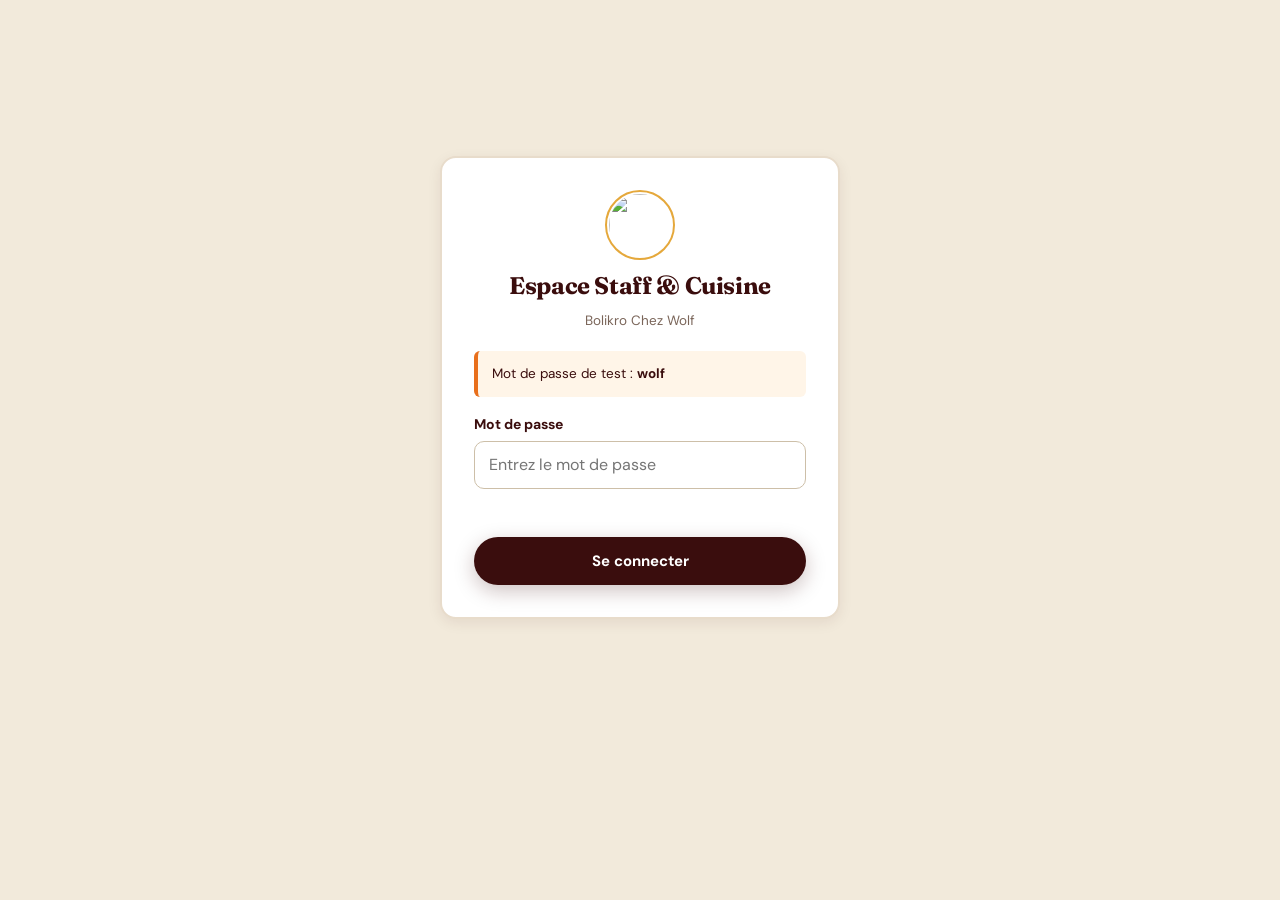
==== admin.html @ ab52bd16 "Initial commit: website structure, styling and scripts" ====
<!doctype html>
<html lang="fr">
<head>
  <meta charset="utf-8">
  <meta name="viewport" content="width=device-width, initial-scale=1">
  <title>Administration & Cuisine · Bolikro Chez Wolf</title>
  <meta name="robots" content="noindex, nofollow">
  
  <link rel="preconnect" href="https://fonts.googleapis.com">
  <link rel="preconnect" href="https://fonts.gstatic.com" crossorigin>
  <link href="https://fonts.googleapis.com/css2?family=DM+Sans:ital,opsz,wght@0,9..40,400..800;1,9..40,400..800&family=Fraunces:ital,opsz,wght@0,9..144,600..900;1,9..144,600..900&display=swap" rel="stylesheet">
  
  <link rel="icon" href="assets/images/logo.png">
  <link rel="stylesheet" href="assets/css/style.css">
</head>
<body style="background: var(--iv2);">

  <div class="adm" id="app">
    <!-- Application interactive chargée dynamiquement par admin.js -->
  </div>

  <script src="assets/js/core.js"></script>
  <script src="assets/js/admin.js"></script>
</body>
</html>
---- assets/css/style.css ----
/* ==========================================================================
   BOLIKRO CHEZ WOLF — LUXURY GASTRONOMY DESIGN SYSTEM (MODÈLE FINAL)
   Inspiré du modèle de référence bolikro avec la charte officielle du logo
   ========================================================================== */

@import url('https://fonts.googleapis.com/css2?family=DM+Sans:ital,opsz,wght@0,9..40,400..800;1,9..40,400..800&family=Fraunces:ital,opsz,wght@0,9..144,600..900;1,9..144,600..900&display=swap');

:root {
  /* Charte Graphique Officielle extraite du Logo */
  --ink: #3A0D0D;            /* Marron chocolat foncé profond signature */
  --ink2: #240808;           /* Fond sombre ultra-riche */
  --or: #E86F1C;             /* Orange braisé vif (CTA & accents) */
  --or2: #C75B10;            /* Orange braisé soutenu */
  --or-glow: rgba(232, 111, 28, 0.35);
  
  --gold: #E5A83B;           /* Ambre dorée (cloche & badges) */
  --gold-soft: rgba(229, 168, 59, 0.15);

  --lf: #287A42;             /* Vert feuille du logo */
  --lf-soft: rgba(40, 122, 66, 0.15);

  --iv: #FBF8F1;             /* Ivoire crème très doux */
  --iv2: #F2EADB;            /* Crème fond secondaire */
  --tx: #2B1A14;             /* Texte foncé lisible */
  --mu: #7A6559;             /* Texte atténué */

  --border: #E8DCCB;
  --border-focus: var(--or);
  --r: 16px;
  --r-sm: 8px;
  --r-full: 9999px;

  /* Typographie */
  --f1: 'Fraunces', Georgia, serif;
  --f2: 'DM Sans', system-ui, -apple-system, sans-serif;

  /* Ombres */
  --shadow-sm: 0 4px 14px rgba(58, 13, 13, 0.08);
  --shadow-md: 0 10px 30px rgba(58, 13, 13, 0.12);
  --shadow-lg: 0 20px 50px rgba(36, 8, 8, 0.22);
}

* {
  box-sizing: border-box;
  margin: 0;
  padding: 0;
}

html {
  scroll-behavior: smooth;
  scroll-padding-top: 80px;
}

body {
  font-family: var(--f2);
  color: var(--tx);
  background: var(--iv);
  line-height: 1.6;
  overflow-x: hidden;
  -webkit-font-smoothing: antialiased;
}

img {
  max-width: 100%;
  display: block;
}

a {
  color: inherit;
  text-decoration: none;
  transition: all 0.25s ease;
}

:focus-visible {
  outline: 3px solid var(--or);
  outline-offset: 3px;
}

h1, h2, h3, h4 {
  font-family: var(--f1);
  line-height: 1.15;
  letter-spacing: -0.015em;
  color: var(--ink);
}

.wrap {
  max-width: 1160px;
  margin: auto;
  padding: 0 24px;
}

section {
  padding: 80px 0;
}

/* Boutons */
.btn {
  display: inline-flex;
  align-items: center;
  justify-content: center;
  gap: 10px;
  min-height: 48px;
  padding: 0 24px;
  border: 0;
  border-radius: var(--r-full);
  background: var(--or);
  color: #FFF;
  font: 700 15px var(--f2);
  text-decoration: none;
  cursor: pointer;
  transition: all 0.25s ease;
  box-shadow: 0 6px 20px var(--or-glow);
  white-space: nowrap;
}

.btn:hover {
  background: #FA7F28;
  transform: translateY(-2px);
  box-shadow: 0 8px 24px rgba(232, 111, 28, 0.45);
}

.btn.dk {
  background: var(--ink);
  color: #FFF;
  box-shadow: 0 6px 20px rgba(58, 13, 13, 0.25);
}
.btn.dk:hover {
  background: var(--ink2);
}

.btn.ln {
  background: none;
  border: 2px solid currentColor;
  color: inherit;
  box-shadow: none;
}
.btn.ln:hover {
  background: rgba(255, 255, 255, 0.1);
}

.btn.gold {
  background: var(--gold);
  color: var(--ink2);
}

.btn[disabled] {
  opacity: 0.5;
  cursor: not-allowed;
  transform: none !important;
  box-shadow: none !important;
}

/* Header & Navigation */
.nav {
  position: sticky;
  top: 0;
  z-index: 100;
  display: flex;
  align-items: center;
  gap: 20px;
  padding: 10px 24px;
  background: var(--ink);
  color: #FFF;
  box-shadow: 0 4px 20px rgba(0, 0, 0, 0.2);
}

.brand {
  display: flex;
  align-items: center;
  gap: 12px;
}

.brand img {
  height: 52px;
  width: auto;
  border-radius: 50%;
  background: #FFF;
  padding: 2px;
  border: 2px solid var(--gold);
  transition: transform 0.3s ease;
}
.brand:hover img {
  transform: scale(1.05);
}

.brand-text {
  display: flex;
  flex-direction: column;
}
.brand-title {
  font-family: var(--f1);
  font-size: 1.15rem;
  font-weight: 800;
  color: #FFF;
  letter-spacing: 0.02em;
}
.brand-sub {
  font-size: 0.72rem;
  text-transform: uppercase;
  letter-spacing: 0.12em;
  color: var(--gold);
  font-weight: 600;
}

.nav nav {
  display: flex;
  gap: 24px;
  margin-left: auto;
}

.nav nav a {
  text-decoration: none;
  font-weight: 600;
  font-size: 0.95rem;
  opacity: 0.9;
  position: relative;
  padding: 6px 0;
}
.nav nav a:hover {
  color: var(--or);
  opacity: 1;
}

.cart, #burger {
  position: relative;
  width: 44px;
  height: 44px;
  border: 0;
  border-radius: 50%;
  background: rgba(255, 255, 255, 0.12);
  color: #FFF;
  cursor: pointer;
  display: grid;
  place-items: center;
  transition: all 0.2s ease;
}
.cart:hover, #burger:hover {
  background: rgba(255, 255, 255, 0.22);
}

#burger {
  display: none;
  font-size: 20px;
}

.cart b {
  position: absolute;
  top: -4px;
  right: -4px;
  min-width: 22px;
  height: 22px;
  border-radius: 11px;
  background: var(--or);
  color: #FFF;
  font-size: 12px;
  font-weight: 800;
  display: grid;
  place-items: center;
  border: 2px solid var(--ink);
}

/* Hero Section */
.hero {
  position: relative;
  background-color: #1c0606;
  color: #FFF;
  padding: 90px 0 110px;
  overflow: hidden;
  min-height: 500px;
}

/* Carrousel de fond */
.hero-carousel {
  position: absolute;
  inset: 0;
  z-index: 0;
}

.hero-slide {
  position: absolute;
  inset: 0;
  background-size: cover;
  background-position: center center;
  background-repeat: no-repeat;
  opacity: 0;
  transition: opacity 1.2s ease-in-out;
}

.hero-slide.active {
  opacity: 1;
}

/* Overlay sombre pour lisibilité du texte */
.hero-overlay {
  position: absolute;
  inset: 0;
  z-index: 1;
  background: linear-gradient(
    105deg,
    rgba(20, 4, 4, 0.90) 0%,
    rgba(28, 6, 6, 0.75) 45%,
    rgba(28, 6, 6, 0.45) 70%,
    rgba(10, 2, 2, 0.55) 100%
  );
  pointer-events: none;
}

.hero .wrap {
  position: relative;
  z-index: 2;
  max-width: 720px;
}

.hero h1 {
  font-size: clamp(38px, 5.5vw, 68px);
  font-weight: 800;
  color: #FFF;
  margin-bottom: 12px;
  text-shadow: 0 2px 14px rgba(0, 0, 0, 0.7);
}

.hero h1 span {
  color: var(--or);
  text-shadow: 0 2px 14px rgba(0, 0, 0, 0.7);
}

.hero p {
  max-width: 48ch;
  margin: 18px 0 32px;
  color: #F5EAE1;
  font-size: 1.15rem;
  line-height: 1.7;
  text-shadow: 0 1px 8px rgba(0, 0, 0, 0.7);
}

.hero .acts {
  display: flex;
  gap: 16px;
  flex-wrap: wrap;
}


/* Section Menu */
.sec-h {
  display: flex;
  justify-content: space-between;
  align-items: flex-end;
  gap: 16px;
  flex-wrap: wrap;
  margin-bottom: 30px;
}

.sec-h h2 {
  font-size: clamp(32px, 4.2vw, 48px);
}

.tabs {
  display: flex;
  gap: 10px;
  overflow-x: auto;
  padding-bottom: 6px;
}

.tabs button {
  flex: none;
  min-height: 44px;
  padding: 0 20px;
  border-radius: var(--r-full);
  border: 2px solid var(--ink);
  background: none;
  font: 700 14px var(--f2);
  color: var(--ink);
  cursor: pointer;
  transition: all 0.2s ease;
}

.tabs button:hover {
  background: var(--iv2);
}

.tabs button[aria-pressed=true] {
  background: var(--ink);
  color: #FFF;
  box-shadow: 0 4px 14px rgba(58, 13, 13, 0.2);
}

/* Grille de plats gastronomiques */
.grid {
  display: grid;
  grid-template-columns: repeat(auto-fill, minmax(280px, 1fr));
  gap: 28px;
  margin-top: 24px;
}

.card {
  background: #FFF;
  border-radius: var(--r);
  overflow: hidden;
  display: flex;
  flex-direction: column;
  border: 1px solid var(--border);
  box-shadow: var(--shadow-sm);
  transition: all 0.35s ease;
  position: relative;
}

.card:hover {
  transform: translateY(-5px);
  box-shadow: var(--shadow-md);
  border-color: var(--gold);
}

.card.big {
  grid-column: 1 / -1;
  flex-direction: row;
}

.card-img-wrap {
  width: 100%;
  height: 220px;
  overflow: hidden;
  position: relative;
  background: #1B1714;
}

.card.big .card-img-wrap {
  flex: 1.25;
  height: auto;
  min-height: 320px;
}

.card-img-wrap img {
  width: 100%;
  height: 100%;
  object-fit: cover;
  transition: transform 0.6s ease;
}

.card:hover .card-img-wrap img {
  transform: scale(1.06);
}

.card-badge {
  position: absolute;
  top: 12px;
  left: 12px;
  background: rgba(58, 13, 13, 0.9);
  color: var(--gold);
  border: 1px solid var(--gold);
  padding: 4px 12px;
  border-radius: var(--r-full);
  font-size: 11px;
  font-weight: 800;
  text-transform: uppercase;
  letter-spacing: 0.06em;
}

.bd {
  padding: 20px;
  display: flex;
  flex-direction: column;
  gap: 10px;
  flex: 1;
}

.card.big .bd {
  flex: 1;
  padding: 36px;
  justify-content: center;
}

.card.big h3 {
  font-size: 32px;
}

.bd h3 {
  font-size: 21px;
  color: var(--ink);
}

.bd p {
  color: var(--mu);
  font-size: 14.5px;
  line-height: 1.55;
  flex: 1;
}

.row {
  display: flex;
  justify-content: space-between;
  align-items: center;
  gap: 10px;
}

.price {
  font-weight: 800;
  font-size: 19px;
  color: var(--or);
  font-family: var(--f2);
}

.tag {
  font-size: 12px;
  font-weight: 700;
  padding: 4px 12px;
  border-radius: var(--r-full);
  background: var(--lf-soft);
  color: var(--lf);
  white-space: nowrap;
}

.tag.no {
  background: #FCE8E8;
  color: #B3261E;
}

/* Section Étapes & Process */
.soft {
  background: var(--iv2);
}

.steps {
  display: grid;
  grid-template-columns: repeat(4, 1fr);
  gap: 22px;
  list-style: none;
  padding: 0;
  counter-reset: s;
  margin-top: 32px;
}

.steps li {
  counter-increment: s;
  padding: 24px;
  background: var(--iv);
  border-radius: var(--r);
  border: 1px solid var(--border);
  box-shadow: var(--shadow-sm);
  transition: transform 0.25s ease;
}

.steps li:hover {
  transform: translateY(-4px);
}

.steps li::before {
  content: counter(s);
  display: grid;
  place-items: center;
  width: 38px;
  height: 38px;
  border-radius: 50%;
  background: var(--ink);
  color: #FFF;
  font-weight: 800;
  margin-bottom: 14px;
}

.steps li b {
  font-size: 17px;
  display: block;
  margin-bottom: 6px;
  color: var(--ink);
}

/* Sections Texte & Éditorial */
.two {
  display: grid;
  grid-template-columns: 1fr 1fr;
  gap: 50px;
  align-items: center;
}

.editorial-card {
  background: #FFF;
  padding: 32px;
  border-radius: var(--r);
  border: 1px solid var(--border);
  box-shadow: var(--shadow-sm);
}

.prov {
  border: 2px dashed var(--or);
  padding: 20px;
  border-radius: var(--r);
  color: var(--mu);
  font-size: 15px;
  background: #FFF9F2;
}

/* Suivi de Commande interactif */
.track-box {
  background: #FFF;
  padding: 32px;
  border-radius: var(--r);
  border: 1px solid var(--border);
  box-shadow: var(--shadow-md);
}

.track-form {
  display: flex;
  gap: 12px;
  align-items: stretch;
}

.tl {
  list-style: none;
  padding: 0;
  margin: 28px 0;
}

.tl li {
  position: relative;
  padding: 0 0 24px 42px;
  color: var(--mu);
  font-weight: 500;
}

.tl li::before {
  content: "";
  position: absolute;
  left: 0;
  top: 0;
  width: 26px;
  height: 26px;
  border-radius: 50%;
  background: #D8CBB6;
  border: 3px solid #FFF;
  box-shadow: 0 0 0 1px #D8CBB6;
}

.tl li::after {
  content: "";
  position: absolute;
  left: 12px;
  top: 26px;
  bottom: 0;
  width: 2px;
  background: #D8CBB6;
}

.tl li:last-child::after {
  display: none;
}

.tl li.ok {
  color: var(--tx);
  font-weight: 600;
}

.tl li.ok::before {
  background: var(--lf);
  box-shadow: 0 0 0 1px var(--lf);
}

.tl li.now {
  font-weight: 800;
  color: var(--ink);
}

.tl li.now::before {
  background: var(--or);
  box-shadow: 0 0 0 6px var(--or-glow);
}

.pill {
  display: inline-block;
  padding: 5px 14px;
  border-radius: var(--r-full);
  font-size: 13px;
  font-weight: 700;
  background: var(--iv2);
  margin-right: 8px;
}

.ico {
  display: inline-flex;
  align-items: center;
  justify-content: center;
  flex-shrink: 0;
  vertical-align: middle;
}

.ico svg {
  display: block;
}

/* Section Contact & Informations Pratiques Structurée */
.contact-grid {
  display: grid;
  grid-template-columns: 1fr 1fr;
  gap: 32px;
  align-items: start;
}

.contact-card {
  display: flex;
  align-items: center;
  gap: 16px;
  padding: 18px 20px;
  background: #FFF;
  border-radius: var(--r);
  border: 1px solid var(--border);
  box-shadow: var(--shadow-sm);
  text-decoration: none;
  color: inherit;
  transition: all 0.25s ease;
}

.contact-card:hover {
  transform: translateY(-3px);
  box-shadow: var(--shadow-md);
  border-color: var(--or);
}

.contact-card .contact-ico {
  width: 48px;
  height: 48px;
  border-radius: 12px;
  display: flex;
  align-items: center;
  justify-content: center;
  flex-shrink: 0;
  transition: all 0.25s ease;
}

.contact-card:hover .contact-ico {
  transform: scale(1.08);
}

.contact-info-box {
  background: #FFF;
  padding: 26px;
  border-radius: var(--r);
  border: 1px solid var(--border);
  box-shadow: var(--shadow-sm);
  display: flex;
  flex-direction: column;
  gap: 16px;
}

.pay-grid {
  display: grid;
  grid-template-columns: 1fr 1fr;
  gap: 12px;
}

.pay-item {
  display: flex;
  align-items: center;
  gap: 12px;
  padding: 12px 14px;
  border-radius: var(--r-sm);
  font-weight: 700;
  font-size: 13.5px;
  border: 1px solid transparent;
  transition: all 0.25s ease;
}

.pay-item:hover {
  transform: translateY(-2px);
  box-shadow: 0 4px 14px rgba(0, 0, 0, 0.08);
}

.pay-item img {
  width: 38px;
  height: 38px;
  border-radius: 9px;
  object-fit: cover;
  flex-shrink: 0;
  box-shadow: 0 2px 6px rgba(0, 0, 0, 0.12);
}

.pay-cash img {
  border: 1px solid #A5D6A7;
}

.pay-item svg {
  flex-shrink: 0;
}

@media (max-width: 860px) {
  .contact-grid {
    grid-template-columns: 1fr;
    gap: 24px;
  }
}

.pay-badge {
  display: inline-flex;
  align-items: center;
  gap: 8px;
  padding: 7px 14px;
  border-radius: var(--r-full);
  font-weight: 700;
  font-size: 13px;
  border: 1px solid transparent;
  transition: transform 0.2s ease;
}
.pay-badge:hover {
  transform: translateY(-1px);
}
.pay-badge svg {
  flex-shrink: 0;
}
.pay-cash {
  background: #E8F5E9;
  color: #1B5E20;
  border-color: #C8E6C9;
}
.pay-wave {
  background: #E1F5FE;
  color: #0277BD;
  border-color: #B3E5FC;
}
.pay-orange {
  background: #FFF3E0;
  color: #E65100;
  border-color: #FFE0B2;
}
.pay-mtn {
  background: #FFFDE7;
  color: #F57F17;
  border-color: #FFF9C4;
}

.contact-ico {
  width: 44px;
  height: 44px;
  border-radius: 12px;
  display: flex;
  align-items: center;
  justify-content: center;
  flex-shrink: 0;
  background: var(--iv2);
  color: var(--ink);
  transition: all 0.25s ease;
}
a:hover .contact-ico {
  background: var(--or);
  color: #FFF;
}

.contact-ico-fb {
  background: rgba(24, 119, 242, 0.12);
  color: #1877F2;
}

.soc-btn {
  width: 38px;
  height: 38px;
  border-radius: 50%;
  background: rgba(255, 255, 255, 0.1);
  display: flex;
  align-items: center;
  justify-content: center;
  color: #FFF;
  transition: all 0.25s ease;
}
.soc-btn:hover {
  background: var(--or);
  transform: translateY(-2px);
  color: #FFF;
}

/* Footer */
footer {
  background: var(--ink2);
  color: #D9C8BB;
  padding: 60px 0 30px;
  font-size: 14.5px;
}

footer .wrap {
  display: flex;
  justify-content: space-between;
  gap: 30px;
  flex-wrap: wrap;
}

footer a {
  margin-right: 18px;
  color: #EADCD0;
}

footer a:hover {
  color: var(--or);
}

/* Drawer / Panier Latéral */
#ov {
  position: fixed;
  inset: 0;
  background: rgba(20, 4, 4, 0.7);
  backdrop-filter: blur(4px);
  z-index: 120;
  opacity: 0;
  pointer-events: none;
  transition: opacity 0.3s ease;
}

#ov.on {
  opacity: 1;
  pointer-events: auto;
}

#drawer {
  position: fixed;
  top: 0;
  right: 0;
  bottom: 0;
  width: min(440px, 100%);
  background: var(--iv);
  z-index: 121;
  transform: translateX(100%);
  transition: transform 0.35s cubic-bezier(0.16, 1, 0.3, 1);
  display: flex;
  flex-direction: column;
  visibility: hidden;
  box-shadow: var(--shadow-lg);
}

#drawer.on {
  transform: none;
  visibility: visible;
}

#drawer > header {
  display: flex;
  justify-content: space-between;
  align-items: center;
  padding: 20px 24px;
  border-bottom: 1px solid var(--border);
  background: #FFF;
}

#drawer h2 {
  font-size: 24px;
}

#lines {
  flex: 1;
  overflow-y: auto;
  padding: 16px 24px;
}

.ln {
  display: grid;
  grid-template-columns: 1fr auto;
  gap: 6px 12px;
  padding: 14px 0;
  border-bottom: 1px solid var(--border);
}

.qty {
  display: flex;
  align-items: center;
  gap: 8px;
}

.qty button {
  width: 32px;
  height: 32px;
  border-radius: 50%;
  border: 1px solid #CDBFA8;
  background: #FFF;
  font-size: 16px;
  font-weight: 700;
  cursor: pointer;
  display: grid;
  place-items: center;
  transition: background 0.15s ease;
}

.qty button:hover {
  background: var(--or);
  color: #FFF;
  border-color: var(--or);
}

.x {
  background: none;
  border: 0;
  color: #B3261E;
  cursor: pointer;
  font-size: 13px;
  text-decoration: underline;
  text-align: left;
}

#drawer > footer {
  background: #FFF;
  color: var(--tx);
  padding: 20px 24px;
  border-top: 1px solid var(--border);
}

.tot {
  display: flex;
  justify-content: space-between;
  font-size: 20px;
  font-weight: 800;
  margin-bottom: 16px;
  color: var(--ink);
}

.empty {
  text-align: center;
  color: var(--mu);
  padding: 48px 16px;
  line-height: 1.7;
}

/* Modale Dialogue de Commande (3 étapes) */
dialog {
  border: 0;
  border-radius: var(--r);
  padding: 0;
  width: min(580px, 94vw);
  max-height: 92vh;
  background: var(--iv);
  color: var(--tx);
  margin: auto;
  box-shadow: var(--shadow-lg);
}

dialog::backdrop {
  background: rgba(20, 4, 4, 0.75);
  backdrop-filter: blur(4px);
}

.dh {
  padding: 20px 24px;
  background: var(--ink);
  color: #FFF;
  display: flex;
  justify-content: space-between;
  align-items: center;
}

.dh h2 {
  font-size: 22px;
  color: #FFF;
}

.dh button {
  background: none;
  border: 0;
  color: #FFF;
  font-size: 28px;
  cursor: pointer;
  line-height: 1;
}

.db {
  padding: 24px;
}

.prog {
  display: flex;
  gap: 8px;
  margin-bottom: 22px;
}

.prog i {
  flex: 1;
  height: 6px;
  border-radius: 3px;
  background: #D8CBB6;
  transition: background 0.3s ease;
}

.prog i.on {
  background: var(--or);
}

label {
  display: block;
  font-weight: 700;
  font-size: 14px;
  margin: 14px 0 6px;
  color: var(--ink);
}

input, select, textarea {
  width: 100%;
  min-height: 48px;
  padding: 10px 14px;
  border: 1.5px solid #CDBFA8;
  border-radius: 10px;
  font: inherit;
  background: #FFF;
  transition: border-color 0.2s ease;
}

input:focus, select:focus, textarea:focus {
  outline: none;
  border-color: var(--or);
  box-shadow: 0 0 0 3px var(--or-glow);
}

.opts {
  display: grid;
  grid-template-columns: 1fr 1fr;
  gap: 12px;
}

.opts label {
  margin: 0;
  padding: 14px;
  border: 2px solid #CDBFA8;
  border-radius: 10px;
  cursor: pointer;
  background: #FFF;
  font-weight: 600;
  display: flex;
  align-items: center;
  transition: all 0.2s ease;
}

.opts label:has(input:checked) {
  border-color: var(--or);
  background: #FFF5E8;
  color: var(--ink);
}

.opts input {
  width: auto;
  min-height: 0;
  margin-right: 8px;
}

.err {
  color: #B3261E;
  font-size: 13.5px;
  margin-top: 8px;
  min-height: 20px;
  font-weight: 600;
}

.sum {
  background: #FFF;
  border-radius: 10px;
  padding: 16px;
  margin: 14px 0;
  font-size: 14.5px;
  border: 1px solid var(--border);
}

.sum div {
  display: flex;
  justify-content: space-between;
  padding: 4px 0;
}

.note {
  background: #FFF5E8;
  border-left: 4px solid var(--or);
  padding: 12px 14px;
  border-radius: 6px;
  font-size: 13.5px;
  margin: 12px 0;
  color: var(--ink);
}

.da {
  display: flex;
  gap: 12px;
  justify-content: space-between;
  margin-top: 24px;
}

/* Notifications Toast */
#toast {
  position: fixed;
  left: 50%;
  bottom: 24px;
  transform: translate(-50%, 100px);
  background: var(--ink);
  color: #FFF;
  border: 1px solid var(--gold);
  padding: 14px 24px;
  border-radius: var(--r-full);
  z-index: 200;
  transition: transform 0.3s cubic-bezier(0.16, 1, 0.3, 1);
  font-size: 14.5px;
  font-weight: 600;
  box-shadow: var(--shadow-lg);
  white-space: nowrap;
}

#toast.on {
  transform: translate(-50%, 0);
}

/* ==========================================================================
   ESPACE ADMINISTRATION STAFF & CUISINE
   ========================================================================== */
.adm {
  max-width: 1080px;
  margin: auto;
  padding: 30px 20px;
}

.adm h1 {
  font-size: 34px;
  margin: 10px 0;
}

.at {
  display: flex;
  gap: 10px;
  margin: 20px 0;
}

.at button {
  min-height: 44px;
  padding: 0 22px;
  border-radius: 10px;
  border: 0;
  background: #E8DCCB;
  font: 700 15px var(--f2);
  cursor: pointer;
  transition: all 0.2s ease;
}

.at button[aria-pressed=true] {
  background: var(--ink);
  color: #FFF;
}

.oc {
  background: #FFF;
  border: 1px solid var(--border);
  border-radius: var(--r);
  padding: 20px;
  margin-bottom: 16px;
  box-shadow: var(--shadow-sm);
}

.oc h3 {
  font-size: 20px;
}

.oc .g {
  display: grid;
  grid-template-columns: 1fr 1fr;
  gap: 14px;
  margin-top: 14px;
}

.tbl {
  width: 100%;
  border-collapse: collapse;
  background: #FFF;
  border-radius: var(--r);
  overflow: hidden;
  box-shadow: var(--shadow-sm);
}

.tbl td, .tbl th {
  padding: 12px 14px;
  border-bottom: 1px solid #EEE;
  text-align: left;
  font-size: 14.5px;
}

.tbl th {
  background: #F4EBE0;
  color: var(--ink);
  font-weight: 700;
}

.tbl input {
  min-height: 40px;
}

/* Responsive Media Queries */
@media (max-width: 860px) {
  #burger { display: grid; }
  .nav nav {
    display: none;
    position: absolute;
    top: 100%;
    left: 0;
    right: 0;
    flex-direction: column;
    gap: 0;
    background: var(--ink2);
    margin: 0;
    box-shadow: 0 10px 20px rgba(0,0,0,0.3);
  }
  .nav nav.on { display: flex; }
  .nav nav a {
    padding: 16px 24px;
    border-top: 1px solid rgba(255, 255, 255, 0.1);
  }
  .nav > .btn { display: none; }
  .cart { margin-left: auto; }
  .hero .wrap, .two { grid-template-columns: 1fr; }
  .seal-frame { order: -1; max-width: 320px; }
  .steps { grid-template-columns: 1fr 1fr; }
  .card.big { flex-direction: column; }
  section { padding: 56px 0; }
}

@media (max-width: 520px) {
  .steps { grid-template-columns: 1fr; }
  .opts { grid-template-columns: 1fr; }
  .tbl { display: block; overflow-x: auto; }
  .oc .g { grid-template-columns: 1fr; }
}
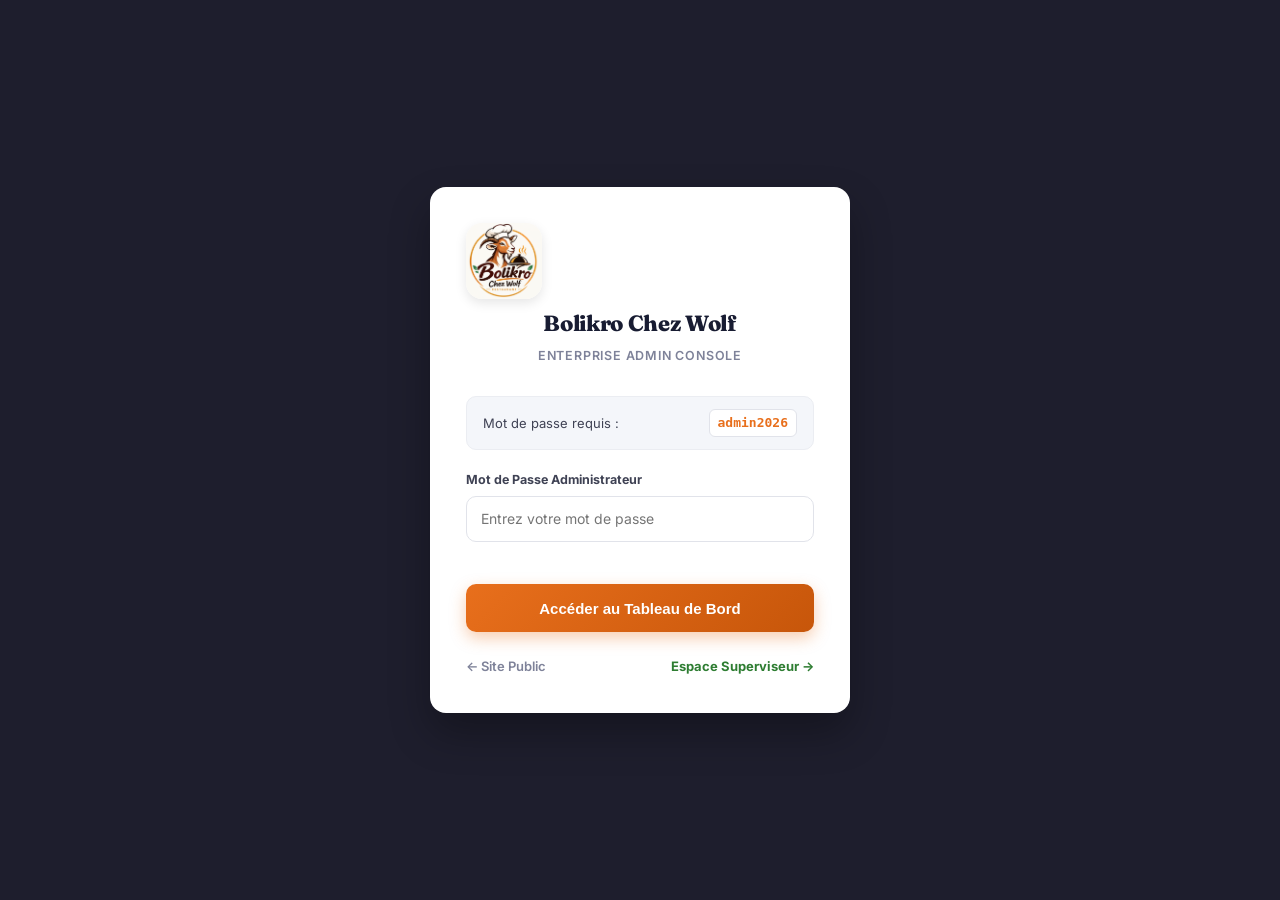
==== commit cf0d2822: "feat(admin): modernize admin dashboard to match enterprise Lead MLM model with dark sidebar, bright " ====
--- a/admin.html
+++ b/admin.html
@@ -3,19 +3,20 @@
 <head>
   <meta charset="utf-8">
   <meta name="viewport" content="width=device-width, initial-scale=1">
-  <title>Administration & Cuisine · Bolikro Chez Wolf</title>
+  <title>Admin Dashboard · Bolikro Chez Wolf</title>
   <meta name="robots" content="noindex, nofollow">
   
   <link rel="preconnect" href="https://fonts.googleapis.com">
   <link rel="preconnect" href="https://fonts.gstatic.com" crossorigin>
-  <link href="https://fonts.googleapis.com/css2?family=DM+Sans:ital,opsz,wght@0,9..40,400..800;1,9..40,400..800&family=Fraunces:ital,opsz,wght@0,9..144,600..900;1,9..144,600..900&display=swap" rel="stylesheet">
+  <link href="https://fonts.googleapis.com/css2?family=DM+Sans:ital,opsz,wght@0,9..40,400..800;1,9..40,400..800&family=Fraunces:ital,opsz,wght@0,9..144,600..900;1,9..144,600..900&family=Inter:wght@400;500;600;700;800&display=swap" rel="stylesheet">
   
   <link rel="icon" href="assets/images/logo.png">
   <link rel="stylesheet" href="assets/css/style.css">
+  <link rel="stylesheet" href="assets/css/admin-dashboard.css">
 </head>
-<body style="background: var(--iv2);">
+<body class="dashboard-body">
 
-  <div class="adm" id="app">
+  <div id="app">
     <!-- Application interactive chargée dynamiquement par admin.js -->
   </div>
 
--- a/assets/css/style.css
+++ b/assets/css/style.css
@@ -1273,6 +1273,126 @@
 
 .tbl input {
   min-height: 40px;
+}
+
+/* Dashboard Statistics & Badges */
+.stats-grid {
+  display: grid;
+  grid-template-columns: repeat(auto-fit, minmax(210px, 1fr));
+  gap: 16px;
+  margin-bottom: 24px;
+}
+
+.stat-card {
+  background: #FFF;
+  border: 1px solid var(--border);
+  border-radius: var(--r);
+  padding: 18px 20px;
+  box-shadow: var(--shadow-sm);
+  position: relative;
+  overflow: hidden;
+}
+
+.stat-card::after {
+  content: "";
+  position: absolute;
+  top: 0;
+  left: 0;
+  width: 5px;
+  height: 100%;
+  background: var(--or);
+}
+
+.stat-card.green::after { background: #2e7d32; }
+.stat-card.blue::after { background: #1565c0; }
+.stat-card.red::after { background: #c62828; }
+.stat-card.gold::after { background: var(--gold); }
+
+.stat-card .val {
+  font-size: 26px;
+  font-weight: 800;
+  font-family: var(--f1);
+  color: var(--ink);
+  margin-top: 6px;
+}
+
+.stat-card .lbl {
+  font-size: 13px;
+  text-transform: uppercase;
+  letter-spacing: 0.5px;
+  color: var(--mu);
+  font-weight: 700;
+}
+
+.badge-role {
+  display: inline-flex;
+  align-items: center;
+  gap: 6px;
+  padding: 4px 12px;
+  border-radius: 9999px;
+  font-size: 12px;
+  font-weight: 800;
+  letter-spacing: 0.5px;
+  text-transform: uppercase;
+}
+
+.badge-role.admin {
+  background: #ffe0b2;
+  color: #b74b00;
+  border: 1px solid #ffb74d;
+}
+
+.badge-role.superviseur {
+  background: #e8f5e9;
+  color: #1b5e20;
+  border: 1px solid #a5d6a7;
+}
+
+.btn-acc {
+  background: #2e7d32;
+  color: #FFF;
+  border: none;
+  border-radius: 8px;
+  padding: 8px 14px;
+  font-weight: 700;
+  font-size: 13.5px;
+  cursor: pointer;
+  display: inline-flex;
+  align-items: center;
+  gap: 6px;
+  transition: all 0.2s ease;
+}
+.btn-acc:hover { background: #1b5e20; }
+
+.btn-ref {
+  background: #c62828;
+  color: #FFF;
+  border: none;
+  border-radius: 8px;
+  padding: 8px 14px;
+  font-weight: 700;
+  font-size: 13.5px;
+  cursor: pointer;
+  display: inline-flex;
+  align-items: center;
+  gap: 6px;
+  transition: all 0.2s ease;
+}
+.btn-ref:hover { background: #8e0000; }
+
+.btn-status-act {
+  background: #E8DCCB;
+  color: var(--tx);
+  border: 1px solid var(--border);
+  border-radius: 8px;
+  padding: 7px 12px;
+  font-weight: 600;
+  font-size: 13px;
+  cursor: pointer;
+}
+.btn-status-act:hover {
+  background: var(--or);
+  color: #FFF;
 }
 
 /* Responsive Media Queries */
--- a/assets/css/admin-dashboard.css
+++ b/assets/css/admin-dashboard.css
@@ -0,0 +1,520 @@
+/* ==========================================================================
+   BOLIKRO CHEZ WOLF — NOUVEAU DESIGN ADMIN DASHBOARD (STYLE LEAD ENTERPRISE)
+   Inspiré du modèle : Sidebar gauche sombre avec icônes, Topbar claire multi-outils,
+   Cartes KPI dégradées colorées, Graphiques vectoriels et tableau épuré.
+   ========================================================================== */
+
+:root {
+  --dash-sidebar-bg: #1e1e2d;
+  --dash-sidebar-hover: #1b1b28;
+  --dash-sidebar-active: #2a2a3c;
+  --dash-sidebar-text: #a2a3b7;
+  --dash-sidebar-text-active: #ffffff;
+  --dash-body-bg: #f4f6fa;
+  --dash-card-bg: #ffffff;
+  --dash-border: #ebedf2;
+  --dash-text: #3f4254;
+  --dash-text-muted: #7e8299;
+}
+
+body.dashboard-body {
+  margin: 0;
+  padding: 0;
+  background-color: var(--dash-body-bg);
+  font-family: 'Inter', 'DM Sans', -apple-system, BlinkMacSystemFont, sans-serif;
+  color: var(--dash-text);
+  min-height: 100vh;
+}
+
+/* Layout général */
+.dash-layout {
+  display: flex;
+  min-height: 100vh;
+}
+
+/* ==================== SIDEBAR ==================== */
+.dash-sidebar {
+  width: 260px;
+  background-color: var(--dash-sidebar-bg);
+  color: var(--dash-sidebar-text);
+  flex-shrink: 0;
+  display: flex;
+  flex-direction: column;
+  transition: all 0.3s ease;
+  z-index: 100;
+}
+
+.dash-brand {
+  height: 70px;
+  display: flex;
+  align-items: center;
+  padding: 0 24px;
+  background-color: #1a1a27;
+  border-bottom: 1px solid rgba(255, 255, 255, 0.05);
+  gap: 12px;
+}
+
+.dash-brand img {
+  width: 38px;
+  height: 38px;
+  border-radius: 8px;
+  object-fit: cover;
+  background: #fff;
+}
+
+.dash-brand-title {
+  font-size: 16px;
+  font-weight: 700;
+  color: #ffffff;
+  letter-spacing: 0.5px;
+}
+
+.dash-user-badge {
+  padding: 20px 24px 14px;
+  border-bottom: 1px solid rgba(255, 255, 255, 0.05);
+}
+
+.dash-user-badge .admin-tag {
+  display: inline-flex;
+  align-items: center;
+  gap: 8px;
+  background: rgba(232, 111, 28, 0.15);
+  color: var(--or);
+  font-size: 12px;
+  font-weight: 700;
+  padding: 5px 12px;
+  border-radius: 6px;
+  text-transform: uppercase;
+  letter-spacing: 0.5px;
+  border: 1px solid rgba(232, 111, 28, 0.3);
+}
+
+.dash-user-badge .live-clock {
+  font-size: 11.5px;
+  color: #707086;
+  margin-top: 8px;
+  display: flex;
+  align-items: center;
+  gap: 6px;
+}
+
+/* Menu de navigation sidebar */
+.dash-nav {
+  padding: 16px 12px;
+  flex: 1;
+  overflow-y: auto;
+}
+
+.dash-nav-header {
+  font-size: 11px;
+  text-transform: uppercase;
+  color: #595972;
+  font-weight: 700;
+  letter-spacing: 0.8px;
+  padding: 10px 12px 6px;
+}
+
+.dash-nav-item {
+  display: flex;
+  align-items: center;
+  gap: 12px;
+  padding: 11px 14px;
+  border-radius: 8px;
+  color: var(--dash-sidebar-text);
+  font-size: 13.5px;
+  font-weight: 600;
+  text-decoration: none;
+  cursor: pointer;
+  transition: all 0.2s ease;
+  margin-bottom: 4px;
+  border: none;
+  background: transparent;
+  width: 100%;
+  text-align: left;
+}
+
+.dash-nav-item:hover {
+  background-color: var(--dash-sidebar-active);
+  color: #fff;
+}
+
+.dash-nav-item.active {
+  background: linear-gradient(135deg, #e86f1c 0%, #c7560a 100%);
+  color: #ffffff;
+  box-shadow: 0 4px 12px rgba(232, 111, 28, 0.3);
+}
+
+.dash-nav-item svg {
+  width: 18px;
+  height: 18px;
+  flex-shrink: 0;
+}
+
+.dash-nav-badge {
+  margin-left: auto;
+  background: rgba(255, 255, 255, 0.2);
+  color: #fff;
+  font-size: 11px;
+  padding: 2px 7px;
+  border-radius: 10px;
+  font-weight: 700;
+}
+
+/* ==================== MAIN CONTENT & TOPBAR ==================== */
+.dash-main {
+  flex: 1;
+  display: flex;
+  flex-direction: column;
+  min-width: 0;
+}
+
+.dash-topbar {
+  height: 70px;
+  background-color: #ffffff;
+  border-bottom: 1px solid var(--dash-border);
+  display: flex;
+  align-items: center;
+  justify-content: space-between;
+  padding: 0 28px;
+  position: sticky;
+  top: 0;
+  z-index: 90;
+  box-shadow: 0 1px 3px rgba(0, 0, 0, 0.02);
+}
+
+.dash-topbar-left {
+  display: flex;
+  align-items: center;
+  gap: 14px;
+}
+
+.dash-page-title {
+  font-size: 20px;
+  font-weight: 700;
+  color: #181c32;
+  margin: 0;
+}
+
+.dash-breadcrumbs {
+  font-size: 12px;
+  color: var(--dash-text-muted);
+}
+
+.dash-topbar-right {
+  display: flex;
+  align-items: center;
+  gap: 16px;
+}
+
+.topbar-icon-btn {
+  width: 38px;
+  height: 38px;
+  border-radius: 50%;
+  background: #f4f6fa;
+  border: 1px solid #ebedf2;
+  display: flex;
+  align-items: center;
+  justify-content: center;
+  color: #5e6278;
+  cursor: pointer;
+  position: relative;
+  transition: all 0.2s;
+}
+
+.topbar-icon-btn:hover {
+  background: #e4e6ef;
+  color: #181c32;
+}
+
+.topbar-icon-btn .badge-dot {
+  position: absolute;
+  top: 4px;
+  right: 4px;
+  background: #3699ff;
+  color: #fff;
+  font-size: 10px;
+  font-weight: 700;
+  width: 16px;
+  height: 16px;
+  border-radius: 50%;
+  display: flex;
+  align-items: center;
+  justify-content: center;
+  border: 2px solid #fff;
+}
+
+.topbar-profile {
+  display: flex;
+  align-items: center;
+  gap: 10px;
+  padding-left: 12px;
+  border-left: 1px solid #ebedf2;
+}
+
+.topbar-profile img {
+  width: 36px;
+  height: 36px;
+  border-radius: 50%;
+  object-fit: cover;
+  border: 2px solid #e86f1c;
+}
+
+.topbar-profile-info {
+  display: flex;
+  flex-direction: column;
+}
+
+.topbar-profile-name {
+  font-size: 13px;
+  font-weight: 700;
+  color: #181c32;
+}
+
+.topbar-profile-role {
+  font-size: 11px;
+  color: var(--dash-text-muted);
+}
+
+/* ==================== CONTENT BODY ==================== */
+.dash-content {
+  padding: 28px;
+  flex: 1;
+}
+
+/* KPI CARDS (STYLE EXACT LEAD MLM) */
+.dash-kpi-grid {
+  display: grid;
+  grid-template-columns: repeat(auto-fit, minmax(240px, 1fr));
+  gap: 20px;
+  margin-bottom: 24px;
+}
+
+.dash-kpi-card {
+  border-radius: 12px;
+  padding: 22px 24px;
+  color: #ffffff;
+  position: relative;
+  overflow: hidden;
+  box-shadow: 0 4px 15px rgba(0, 0, 0, 0.05);
+  display: flex;
+  justify-content: space-between;
+  align-items: center;
+  transition: transform 0.2s ease, box-shadow 0.2s ease;
+}
+
+.dash-kpi-card:hover {
+  transform: translateY(-2px);
+  box-shadow: 0 8px 20px rgba(0, 0, 0, 0.08);
+}
+
+/* Couleurs vives comme dans la capture */
+.dash-kpi-card.blue {
+  background: linear-gradient(135deg, #1890ff 0%, #096dd9 100%);
+}
+
+.dash-kpi-card.orange {
+  background: linear-gradient(135deg, #fa8c16 0%, #d46b08 100%);
+}
+
+.dash-kpi-card.purple {
+  background: linear-gradient(135deg, #9254de 0%, #722ed1 100%);
+}
+
+.dash-kpi-card.indigo {
+  background: linear-gradient(135deg, #597ef7 0%, #2f54eb 100%);
+}
+
+.dash-kpi-info {
+  display: flex;
+  flex-direction: column;
+}
+
+.dash-kpi-label {
+  font-size: 11.5px;
+  font-weight: 700;
+  text-transform: uppercase;
+  letter-spacing: 0.6px;
+  opacity: 0.88;
+  margin-bottom: 8px;
+}
+
+.dash-kpi-value {
+  font-size: 26px;
+  font-weight: 800;
+  letter-spacing: -0.5px;
+}
+
+.dash-kpi-sub {
+  font-size: 11.5px;
+  opacity: 0.8;
+  margin-top: 6px;
+}
+
+.dash-kpi-icon-wrap {
+  width: 54px;
+  height: 54px;
+  border-radius: 12px;
+  background: rgba(255, 255, 255, 0.2);
+  display: flex;
+  align-items: center;
+  justify-content: center;
+}
+
+.dash-kpi-icon-wrap svg {
+  width: 28px;
+  height: 28px;
+  fill: #ffffff;
+}
+
+/* MINI METRIC CARDS WITH MINI CHARTS */
+.dash-metrics-grid {
+  display: grid;
+  grid-template-columns: repeat(auto-fit, minmax(290px, 1fr));
+  gap: 20px;
+  margin-bottom: 24px;
+}
+
+.dash-metric-card {
+  background: var(--dash-card-bg);
+  border-radius: 12px;
+  padding: 22px 24px;
+  border: 1px solid var(--dash-border);
+  box-shadow: 0 2px 6px rgba(0, 0, 0, 0.02);
+}
+
+.dash-metric-header {
+  display: flex;
+  justify-content: space-between;
+  align-items: center;
+  margin-bottom: 10px;
+}
+
+.dash-metric-title {
+  font-size: 12.5px;
+  font-weight: 700;
+  text-transform: uppercase;
+  color: var(--dash-text-muted);
+  letter-spacing: 0.5px;
+}
+
+.dash-metric-body {
+  display: flex;
+  justify-content: space-between;
+  align-items: flex-end;
+}
+
+.dash-metric-number {
+  font-size: 24px;
+  font-weight: 800;
+  color: #181c32;
+}
+
+.dash-metric-trend {
+  font-size: 12px;
+  font-weight: 600;
+  margin-top: 4px;
+}
+
+.dash-metric-trend.up { color: #52c41a; }
+.dash-metric-trend.down { color: #f5222d; }
+
+.dash-sparkline-svg {
+  width: 100px;
+  height: 40px;
+}
+
+.dash-metric-details {
+  border-top: 1px solid #f0f2f5;
+  margin-top: 16px;
+  padding-top: 12px;
+  display: flex;
+  justify-content: space-between;
+  font-size: 12.5px;
+}
+
+/* SECTION GRAPH GRANDE TAILLE (JOININGS & SALES CHART) */
+.dash-panel {
+  background: var(--dash-card-bg);
+  border-radius: 12px;
+  padding: 24px;
+  border: 1px solid var(--dash-border);
+  box-shadow: 0 2px 6px rgba(0, 0, 0, 0.02);
+  margin-bottom: 24px;
+}
+
+.dash-panel-header {
+  display: flex;
+  justify-content: space-between;
+  align-items: center;
+  margin-bottom: 20px;
+}
+
+.dash-panel-title {
+  font-size: 16px;
+  font-weight: 700;
+  color: #181c32;
+  margin: 0;
+}
+
+.dash-chart-container {
+  width: 100%;
+  height: 240px;
+  position: relative;
+}
+
+/* ==================== TABLES MODERNES ==================== */
+.dash-table-wrap {
+  overflow-x: auto;
+}
+
+.dash-table {
+  width: 100%;
+  border-collapse: separate;
+  border-spacing: 0;
+  font-size: 13.5px;
+}
+
+.dash-table th {
+  background-color: #fafbfd;
+  color: #b5b5c3;
+  font-size: 11.5px;
+  font-weight: 700;
+  text-transform: uppercase;
+  letter-spacing: 0.5px;
+  padding: 14px 16px;
+  border-bottom: 1px solid #ebedf2;
+  text-align: left;
+}
+
+.dash-table td {
+  padding: 14px 16px;
+  border-bottom: 1px solid #f3f3f6;
+  color: #3f4254;
+  vertical-align: middle;
+}
+
+.dash-table tr:hover td {
+  background-color: #fbfcfe;
+}
+
+.badge-status {
+  display: inline-flex;
+  align-items: center;
+  padding: 4px 10px;
+  border-radius: 6px;
+  font-size: 11.5px;
+  font-weight: 700;
+}
+
+.badge-status.success { background: #e8f5e9; color: #2e7d32; }
+.badge-status.warning { background: #fff8e1; color: #f57f17; }
+.badge-status.danger { background: #ffebee; color: #c62828; }
+.badge-status.info { background: #e3f2fd; color: #1565c0; }
+
+/* Responsive Dashboard */
+@media (max-width: 992px) {
+  .dash-layout { flex-direction: column; }
+  .dash-sidebar { width: 100%; height: auto; }
+  .dash-nav { display: flex; flex-wrap: wrap; gap: 8px; }
+  .dash-nav-header { width: 100%; }
+}
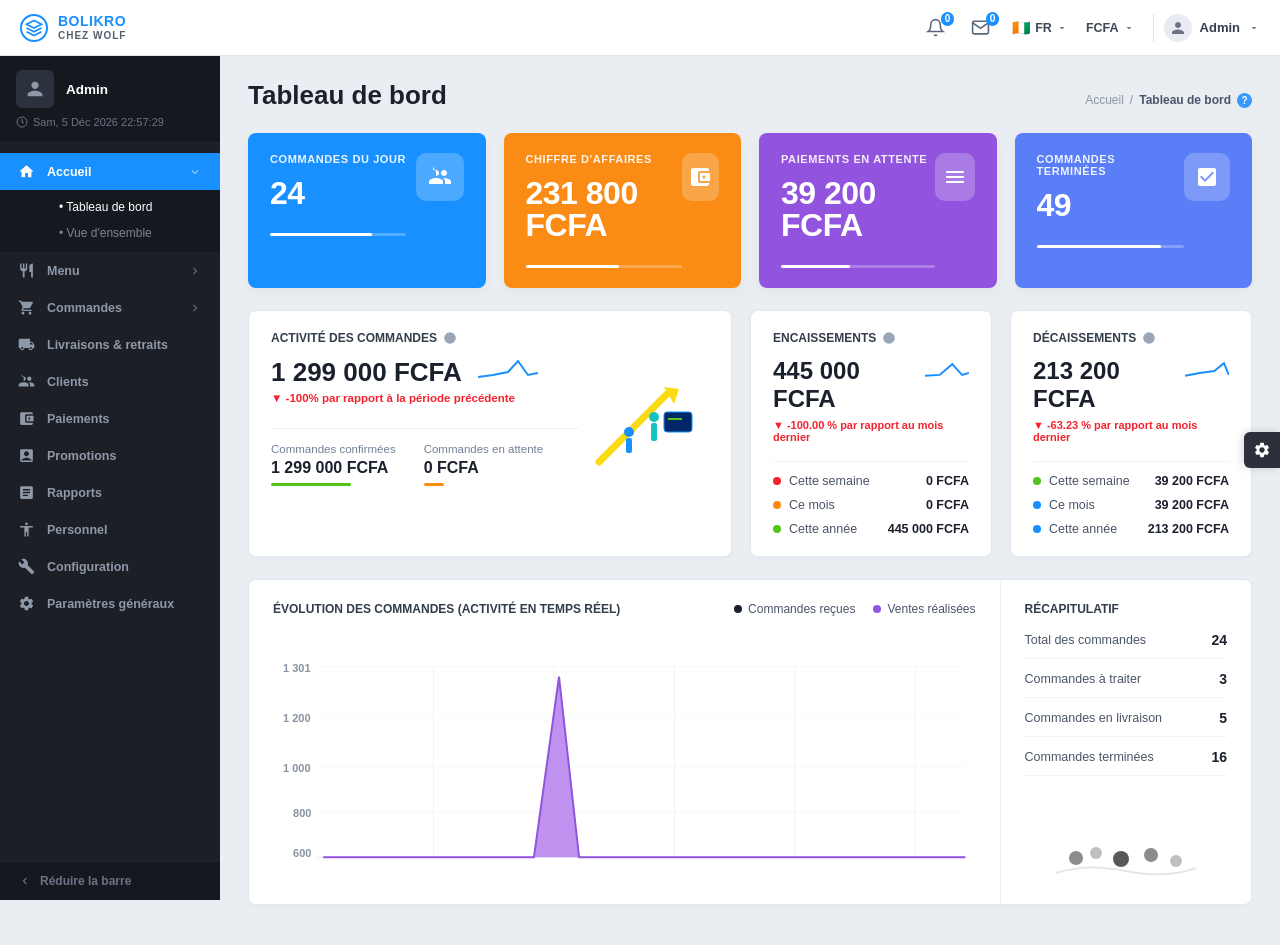
==== commit c271662b: "feat(admin): pixel-perfect reproduction of Lead dashboard model adapted for Bolikro Chez Wolf" ====
--- a/admin.html
+++ b/admin.html
@@ -3,24 +3,20 @@
 <head>
   <meta charset="utf-8">
   <meta name="viewport" content="width=device-width, initial-scale=1">
-  <title>Admin Dashboard · Bolikro Chez Wolf</title>
+  <title>Dashboard Administrateur · Bolikro Chez Wolf</title>
   <meta name="robots" content="noindex, nofollow">
   
-  <link rel="preconnect" href="https://fonts.googleapis.com">
-  <link rel="preconnect" href="https://fonts.gstatic.com" crossorigin>
-  <link href="https://fonts.googleapis.com/css2?family=DM+Sans:ital,opsz,wght@0,9..40,400..800;1,9..40,400..800&family=Fraunces:ital,opsz,wght@0,9..144,600..900;1,9..144,600..900&family=Inter:wght@400;500;600;700;800&display=swap" rel="stylesheet">
-  
   <link rel="icon" href="assets/images/logo.png">
-  <link rel="stylesheet" href="assets/css/style.css">
-  <link rel="stylesheet" href="assets/css/admin-dashboard.css">
+  <link rel="stylesheet" href="assets/css/lead-mlm-reproduction.css">
 </head>
-<body class="dashboard-body">
+<body class="lead-dashboard-mode">
 
   <div id="app">
-    <!-- Application interactive chargée dynamiquement par admin.js -->
+    <!-- Application Lead Dashboard injectée par admin.js -->
   </div>
 
   <script src="assets/js/core.js"></script>
+  <script src="assets/js/admin-demo-data.js"></script>
   <script src="assets/js/admin.js"></script>
 </body>
 </html>
--- a/assets/css/lead-mlm-reproduction.css
+++ b/assets/css/lead-mlm-reproduction.css
@@ -0,0 +1,817 @@
+/* ==========================================================================
+   BOLIKRO CHEZ WOLF — REPRODUCTION PIXEL-PERFECT DU DASHBOARD LEAD ENTERPRISE
+   Inspiré directement de la capture fournie :
+   - Fond global #f0f2f5
+   - Topbar blanche fixe 56px avec logo à gauche, icônes & admin à droite
+   - Sidebar gauche sombre #1c1f26 (220px) avec header Admin + photo, horloge,
+     catégories repliables, active item bleu vif #1890ff, bouton Collapse en bas
+   - 4 Cartes du haut aux couleurs exactes : Bleu #1890ff, Orange #fa8c16, Violet #9254de, Indigo #597ef7
+   - 2ème rangée : Grande carte gauche (stat, graph sparkline, illustration) + 2 cartes secondaires
+   - 3ème rangée : Grand graphique JOININGS / COMMANDES (surface violette) + panneau latéral RÉCAPITULATIF
+   - Bouton flottant paramètres à droite (engrenage noir)
+   ========================================================================== */
+
+:root {
+  --lb-sidebar-bg: #1c1f26;
+  --lb-sidebar-header-bg: #15181e;
+  --lb-sidebar-text: #8e99a8;
+  --lb-sidebar-active-blue: #1890ff;
+  --lb-body-bg: #eaedf2;
+  --lb-card-bg: #ffffff;
+  --lb-border-color: #e5e8ec;
+  --lb-text-main: #2b303a;
+  --lb-text-muted: #8892a0;
+  --lb-font: -apple-system, BlinkMacSystemFont, 'Segoe UI', Roboto, Helvetica, Arial, sans-serif;
+}
+
+* {
+  box-sizing: border-box;
+}
+
+body.lead-dashboard-mode {
+  margin: 0;
+  padding: 0;
+  background-color: var(--lb-body-bg);
+  font-family: var(--lb-font);
+  color: var(--lb-text-main);
+  -webkit-font-smoothing: antialiased;
+  min-height: 100vh;
+}
+
+/* ================= TOPBAR (BLANCHE, ÉLÉMENTS ALIGNÉS) ================= */
+.lb-topbar {
+  height: 56px;
+  background: #ffffff;
+  border-bottom: 1px solid #e1e5ea;
+  display: flex;
+  align-items: center;
+  justify-content: space-between;
+  padding: 0 20px;
+  position: fixed;
+  top: 0;
+  left: 0;
+  right: 0;
+  z-index: 1000;
+}
+
+.lb-topbar-brand {
+  display: flex;
+  align-items: center;
+  gap: 10px;
+}
+
+.lb-brand-icon {
+  width: 28px;
+  height: 28px;
+  border-radius: 50%;
+  border: 2px solid #1890ff;
+  display: flex;
+  align-items: center;
+  justify-content: center;
+  color: #1890ff;
+  font-weight: 800;
+  font-size: 14px;
+}
+
+.lb-brand-text {
+  font-size: 14px;
+  font-weight: 800;
+  letter-spacing: 0.5px;
+  color: #1890ff;
+  display: flex;
+  flex-direction: column;
+  line-height: 1.1;
+}
+
+.lb-brand-sub {
+  font-size: 10px;
+  font-weight: 600;
+  color: #555e6d;
+  letter-spacing: 1px;
+}
+
+.lb-topbar-right {
+  display: flex;
+  align-items: center;
+  gap: 18px;
+}
+
+.lb-icon-btn {
+  position: relative;
+  background: none;
+  border: none;
+  cursor: pointer;
+  padding: 4px;
+  display: flex;
+  align-items: center;
+  justify-content: center;
+  color: #596579;
+}
+
+.lb-icon-btn svg {
+  width: 19px;
+  height: 19px;
+}
+
+.lb-badge-counter {
+  position: absolute;
+  top: -2px;
+  right: -5px;
+  background: #1890ff;
+  color: #ffffff;
+  font-size: 10px;
+  font-weight: 700;
+  padding: 1px 4px;
+  border-radius: 8px;
+  line-height: 1.2;
+}
+
+.lb-top-selector {
+  display: flex;
+  align-items: center;
+  gap: 4px;
+  font-size: 12.5px;
+  font-weight: 600;
+  color: #3e4856;
+  cursor: pointer;
+}
+
+.lb-top-selector svg {
+  width: 12px;
+  height: 12px;
+  fill: #707b8b;
+}
+
+.lb-admin-dropdown {
+  display: flex;
+  align-items: center;
+  gap: 8px;
+  cursor: pointer;
+  padding-left: 10px;
+  border-left: 1px solid #e1e5ea;
+}
+
+.lb-admin-avatar {
+  width: 28px;
+  height: 28px;
+  border-radius: 50%;
+  background: #e8ecf2;
+  display: flex;
+  align-items: center;
+  justify-content: center;
+  overflow: hidden;
+}
+
+.lb-admin-avatar img {
+  width: 100%;
+  height: 100%;
+  object-fit: cover;
+}
+
+.lb-admin-name {
+  font-size: 13px;
+  font-weight: 600;
+  color: #333d4b;
+}
+
+/* ================= WRAPPER GLOBAL ================= */
+.lb-wrapper {
+  display: flex;
+  padding-top: 56px;
+  min-height: 100vh;
+}
+
+/* ================= SIDEBAR GAUCHE ================= */
+.lb-sidebar {
+  width: 220px;
+  background: var(--lb-sidebar-bg);
+  color: var(--lb-sidebar-text);
+  flex-shrink: 0;
+  display: flex;
+  flex-direction: column;
+  position: fixed;
+  top: 56px;
+  bottom: 0;
+  left: 0;
+  z-index: 900;
+  transition: width 0.25s ease;
+  overflow-y: auto;
+  overflow-x: hidden;
+}
+
+.lb-sidebar.collapsed {
+  width: 60px;
+}
+
+.lb-sidebar.collapsed .lb-menu-text,
+.lb-sidebar.collapsed .lb-chevron,
+.lb-sidebar.collapsed .lb-sub-menu,
+.lb-sidebar.collapsed .lb-sidebar-user-info,
+.lb-sidebar.collapsed .lb-sidebar-date {
+  display: none;
+}
+
+.lb-sidebar.collapsed .lb-sidebar-header {
+  padding: 12px 6px;
+  justify-content: center;
+}
+
+.lb-sidebar-header {
+  background: var(--lb-sidebar-header-bg);
+  padding: 14px 16px;
+  border-bottom: 1px solid rgba(255, 255, 255, 0.05);
+}
+
+.lb-sidebar-user-block {
+  display: flex;
+  align-items: center;
+  gap: 12px;
+}
+
+.lb-user-photo-box {
+  width: 38px;
+  height: 38px;
+  border-radius: 6px;
+  background: #2b313d;
+  display: flex;
+  align-items: center;
+  justify-content: center;
+  overflow: hidden;
+  position: relative;
+}
+
+.lb-user-photo-box img {
+  width: 100%;
+  height: 100%;
+  object-fit: cover;
+}
+
+.lb-sidebar-user-info {
+  display: flex;
+  flex-direction: column;
+}
+
+.lb-sidebar-user-name {
+  font-size: 13.5px;
+  font-weight: 700;
+  color: #ffffff;
+}
+
+.lb-sidebar-date {
+  font-size: 11px;
+  color: #6a7485;
+  margin-top: 8px;
+  display: flex;
+  align-items: center;
+  gap: 5px;
+}
+
+/* Navigation items */
+.lb-sidebar-menu {
+  list-style: none;
+  padding: 10px 0;
+  margin: 0;
+  flex: 1;
+}
+
+.lb-menu-item {
+  position: relative;
+}
+
+.lb-menu-link {
+  display: flex;
+  align-items: center;
+  gap: 12px;
+  padding: 10px 18px;
+  color: var(--lb-sidebar-text);
+  text-decoration: none;
+  font-size: 12.5px;
+  font-weight: 600;
+  cursor: pointer;
+  transition: all 0.15s ease;
+  user-select: none;
+}
+
+.lb-menu-link:hover {
+  color: #ffffff;
+  background: rgba(255, 255, 255, 0.03);
+}
+
+.lb-menu-link.active {
+  background: var(--lb-sidebar-active-blue);
+  color: #ffffff !important;
+}
+
+.lb-menu-link.active .lb-menu-icon {
+  color: #ffffff;
+}
+
+.lb-menu-icon {
+  width: 17px;
+  height: 17px;
+  display: flex;
+  align-items: center;
+  justify-content: center;
+  flex-shrink: 0;
+}
+
+.lb-menu-icon svg {
+  width: 17px;
+  height: 17px;
+}
+
+.lb-menu-text {
+  flex: 1;
+  white-space: nowrap;
+}
+
+.lb-chevron {
+  width: 14px;
+  height: 14px;
+  opacity: 0.6;
+  transition: transform 0.2s ease;
+}
+
+.lb-menu-item.open .lb-chevron {
+  transform: rotate(90deg);
+}
+
+.lb-sub-menu {
+  list-style: none;
+  padding: 4px 0 6px 47px;
+  margin: 0;
+  background: #15181e;
+  display: none;
+}
+
+.lb-menu-item.open .lb-sub-menu {
+  display: block;
+}
+
+.lb-sub-link {
+  display: block;
+  padding: 6px 12px;
+  color: #7b8696;
+  font-size: 12px;
+  text-decoration: none;
+  transition: color 0.15s;
+}
+
+.lb-sub-link:hover, .lb-sub-link.active {
+  color: #ffffff;
+}
+
+/* Bouton Collapse en bas */
+.lb-sidebar-footer {
+  padding: 12px 18px;
+  border-top: 1px solid rgba(255, 255, 255, 0.05);
+  background: #16181f;
+}
+
+.lb-btn-collapse {
+  background: none;
+  border: none;
+  color: #6a7485;
+  font-size: 12px;
+  font-weight: 600;
+  display: flex;
+  align-items: center;
+  gap: 8px;
+  cursor: pointer;
+  padding: 0;
+  width: 100%;
+}
+
+.lb-btn-collapse:hover {
+  color: #ffffff;
+}
+
+/* ================= CONTENU PRINCIPAL ================= */
+.lb-main {
+  margin-left: 220px;
+  flex: 1;
+  padding: 24px 28px 40px;
+  min-width: 0;
+  transition: margin-left 0.25s ease;
+}
+
+.lb-sidebar.collapsed ~ .lb-main {
+  margin-left: 60px;
+}
+
+/* En-tête titre + breadcrumbs */
+.lb-content-header {
+  display: flex;
+  align-items: baseline;
+  justify-content: space-between;
+  margin-bottom: 22px;
+}
+
+.lb-page-h1 {
+  font-size: 26px;
+  font-weight: 700;
+  color: #1a202c;
+  margin: 0;
+}
+
+.lb-breadcrumbs-bar {
+  display: flex;
+  align-items: center;
+  gap: 6px;
+  font-size: 12px;
+  color: #8b96a5;
+}
+
+.lb-breadcrumbs-bar span.active {
+  color: #4a5568;
+  font-weight: 600;
+}
+
+.lb-help-icon {
+  width: 15px;
+  height: 15px;
+  border-radius: 50%;
+  background: #3699ff;
+  color: #fff;
+  display: inline-flex;
+  align-items: center;
+  justify-content: center;
+  font-size: 10px;
+  font-weight: 700;
+  cursor: pointer;
+}
+
+/* ================= 1ÈRE RANGÉE : 4 CARTES COLORÉES ================= */
+.lb-row-kpis {
+  display: grid;
+  grid-template-columns: repeat(4, 1fr);
+  gap: 18px;
+  margin-bottom: 22px;
+}
+
+.lb-card-color {
+  border-radius: 8px;
+  padding: 20px 22px;
+  color: #ffffff;
+  display: flex;
+  justify-content: space-between;
+  align-items: flex-start;
+  position: relative;
+  overflow: hidden;
+  box-shadow: 0 4px 12px rgba(0, 0, 0, 0.04);
+}
+
+.lb-card-color.blue { background: #1890ff; }
+.lb-card-color.orange { background: #fa8c16; }
+.lb-card-color.purple { background: #9254de; }
+.lb-card-color.indigo { background: #597ef7; }
+
+.lb-card-info {
+  display: flex;
+  flex-direction: column;
+}
+
+.lb-card-tag {
+  font-size: 11px;
+  font-weight: 700;
+  letter-spacing: 0.6px;
+  text-transform: uppercase;
+  opacity: 0.9;
+  margin-bottom: 12px;
+}
+
+.lb-card-big-num {
+  font-size: 32px;
+  font-weight: 800;
+  letter-spacing: -0.5px;
+  line-height: 1;
+}
+
+.lb-card-progress-bar {
+  width: 100%;
+  height: 3px;
+  background: rgba(255, 255, 255, 0.25);
+  margin-top: 24px;
+  border-radius: 2px;
+  position: relative;
+}
+
+.lb-card-progress-bar .bar-fill {
+  position: absolute;
+  left: 0;
+  top: 0;
+  height: 100%;
+  background: #ffffff;
+  border-radius: 2px;
+}
+
+.lb-card-icon-square {
+  width: 48px;
+  height: 48px;
+  border-radius: 10px;
+  background: rgba(255, 255, 255, 0.22);
+  display: flex;
+  align-items: center;
+  justify-content: center;
+}
+
+.lb-card-icon-square svg {
+  width: 24px;
+  height: 24px;
+  fill: #ffffff;
+}
+
+/* ================= 2ÈME RANGÉE : 3 CARTES (1 GRANDE + 2 SECONDAIRES) ================= */
+.lb-row-three-cards {
+  display: grid;
+  grid-template-columns: 2fr 1fr 1fr;
+  gap: 18px;
+  margin-bottom: 22px;
+}
+
+.lb-white-card {
+  background: #ffffff;
+  border-radius: 8px;
+  border: 1px solid #e2e8f0;
+  padding: 20px 22px;
+  box-shadow: 0 2px 6px rgba(0, 0, 0, 0.02);
+}
+
+.lb-white-card-header {
+  display: flex;
+  align-items: center;
+  gap: 6px;
+  font-size: 12px;
+  font-weight: 700;
+  text-transform: uppercase;
+  color: #333d4b;
+  margin-bottom: 12px;
+}
+
+.lb-white-card-header svg {
+  width: 14px;
+  height: 14px;
+  fill: #9aa5b5;
+}
+
+.lb-card-order-layout {
+  display: flex;
+  justify-content: space-between;
+  align-items: center;
+}
+
+.lb-order-left {
+  flex: 1;
+}
+
+.lb-order-price-stat {
+  font-size: 26px;
+  font-weight: 800;
+  color: #1a202c;
+  display: flex;
+  align-items: baseline;
+  gap: 16px;
+}
+
+.lb-stat-trend {
+  font-size: 11.5px;
+  font-weight: 600;
+  margin-top: 4px;
+  display: flex;
+  align-items: center;
+  gap: 3px;
+}
+
+.lb-stat-trend.down { color: #f5222d; }
+.lb-stat-trend.up { color: #52c41a; }
+
+.lb-order-split-bottom {
+  display: flex;
+  gap: 28px;
+  margin-top: 24px;
+  padding-top: 14px;
+  border-top: 1px solid #edf2f7;
+}
+
+.lb-order-split-col {
+  display: flex;
+  flex-direction: column;
+}
+
+.lb-split-label {
+  font-size: 11.5px;
+  color: #718096;
+}
+
+.lb-split-val {
+  font-size: 16px;
+  font-weight: 700;
+  color: #1a202c;
+  margin-top: 4px;
+}
+
+.lb-order-split-bar {
+  width: 70px;
+  height: 3px;
+  background: #52c41a;
+  border-radius: 2px;
+  margin-top: 6px;
+}
+
+.lb-order-illustration-right {
+  width: 130px;
+  height: 90px;
+  display: flex;
+  align-items: center;
+  justify-content: center;
+}
+
+/* 2 cartes secondaires : Lignes avec indicateurs colorés */
+.lb-card-sec-head {
+  display: flex;
+  justify-content: space-between;
+  align-items: baseline;
+  margin-bottom: 12px;
+}
+
+.lb-sec-number {
+  font-size: 24px;
+  font-weight: 800;
+  color: #1a202c;
+}
+
+.lb-sec-lines {
+  display: flex;
+  flex-direction: column;
+  gap: 10px;
+  margin-top: 18px;
+  padding-top: 12px;
+  border-top: 1px solid #edf2f7;
+}
+
+.lb-sec-line {
+  display: flex;
+  justify-content: space-between;
+  align-items: center;
+  font-size: 12.5px;
+}
+
+.lb-sec-label-dot {
+  display: flex;
+  align-items: center;
+  gap: 8px;
+  color: #4a5568;
+}
+
+.lb-dot {
+  width: 8px;
+  height: 8px;
+  border-radius: 50%;
+}
+
+.lb-dot.red { background: #f5222d; }
+.lb-dot.orange { background: #fa8c16; }
+.lb-dot.green { background: #52c41a; }
+.lb-dot.blue { background: #1890ff; }
+
+.lb-sec-value {
+  font-weight: 700;
+  color: #1a202c;
+}
+
+/* ================= 3ÈME RANGÉE : GRAPHIQUE + RÉCAPITULATIF ================= */
+.lb-row-bottom-grid {
+  display: grid;
+  grid-template-columns: 3fr 1fr;
+  background: #ffffff;
+  border-radius: 8px;
+  border: 1px solid #e2e8f0;
+  box-shadow: 0 2px 6px rgba(0, 0, 0, 0.02);
+  overflow: hidden;
+}
+
+.lb-chart-area-left {
+  padding: 22px 24px;
+  border-right: 1px solid #edf2f7;
+}
+
+.lb-chart-top-bar {
+  display: flex;
+  justify-content: space-between;
+  align-items: center;
+  margin-bottom: 16px;
+}
+
+.lb-chart-title {
+  font-size: 12px;
+  font-weight: 700;
+  text-transform: uppercase;
+  color: #333d4b;
+}
+
+.lb-chart-legend {
+  display: flex;
+  gap: 18px;
+  font-size: 12px;
+  color: #4a5568;
+}
+
+.lb-legend-item {
+  display: flex;
+  align-items: center;
+  gap: 6px;
+}
+
+.lb-legend-dot {
+  width: 8px;
+  height: 8px;
+  border-radius: 50%;
+}
+
+.lb-chart-visual {
+  width: 100%;
+  height: 250px;
+}
+
+/* Panneau latéral récapitulatif */
+.lb-summary-area-right {
+  padding: 22px 24px;
+  display: flex;
+  flex-direction: column;
+}
+
+.lb-summary-title {
+  font-size: 12px;
+  font-weight: 700;
+  text-transform: uppercase;
+  color: #333d4b;
+  margin-bottom: 16px;
+}
+
+.lb-summary-list {
+  display: flex;
+  flex-direction: column;
+  gap: 12px;
+}
+
+.lb-summary-item {
+  display: flex;
+  justify-content: space-between;
+  align-items: center;
+  padding-bottom: 10px;
+  border-bottom: 1px solid #f0f4f8;
+  font-size: 12.5px;
+  color: #4a5568;
+}
+
+.lb-summary-item b {
+  font-size: 14px;
+  color: #1a202c;
+}
+
+.lb-summary-footer-img {
+  margin-top: auto;
+  text-align: center;
+  padding-top: 14px;
+}
+
+/* Bouton d'engrenage flottant à droite */
+.lb-floating-cog {
+  position: fixed;
+  right: 0;
+  top: 50%;
+  transform: translateY(-50%);
+  width: 36px;
+  height: 36px;
+  background: #2b303a;
+  color: #ffffff;
+  display: flex;
+  align-items: center;
+  justify-content: center;
+  border-top-left-radius: 6px;
+  border-bottom-left-radius: 6px;
+  cursor: pointer;
+  box-shadow: -2px 0 8px rgba(0, 0, 0, 0.15);
+  z-index: 1000;
+}
+
+/* ================= RESPONSIVE ================= */
+@media (max-width: 1200px) {
+  .lb-row-kpis { grid-template-columns: repeat(2, 1fr); }
+  .lb-row-three-cards { grid-template-columns: 1fr; }
+  .lb-row-bottom-grid { grid-template-columns: 1fr; }
+}
+
+@media (max-width: 768px) {
+  .lb-sidebar {
+    transform: translateX(-100%);
+  }
+  .lb-sidebar.mobile-open {
+    transform: translateX(0);
+  }
+  .lb-main {
+    margin-left: 0 !important;
+    padding: 16px;
+  }
+  .lb-row-kpis { grid-template-columns: 1fr; }
+}
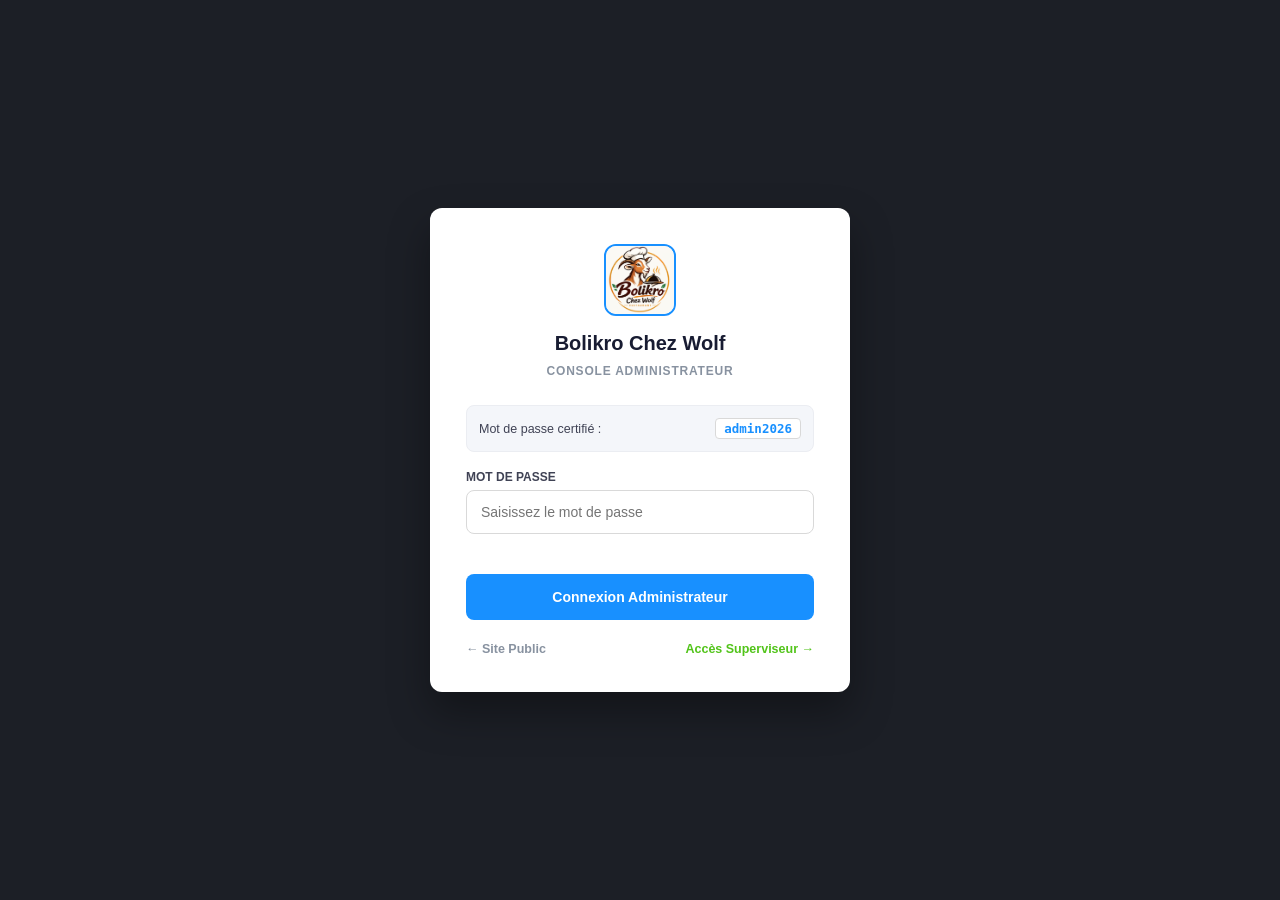
==== commit fc116fce: "fix(security): implement RBAC engine, order validation, audit logging and automated test suite" ====
--- a/admin.html
+++ b/admin.html
@@ -16,6 +16,7 @@
   </div>
 
   <script src="assets/js/core.js"></script>
+  <script src="assets/js/security.js"></script>
   <script src="assets/js/admin-demo-data.js"></script>
   <script src="assets/js/admin.js"></script>
 </body>
